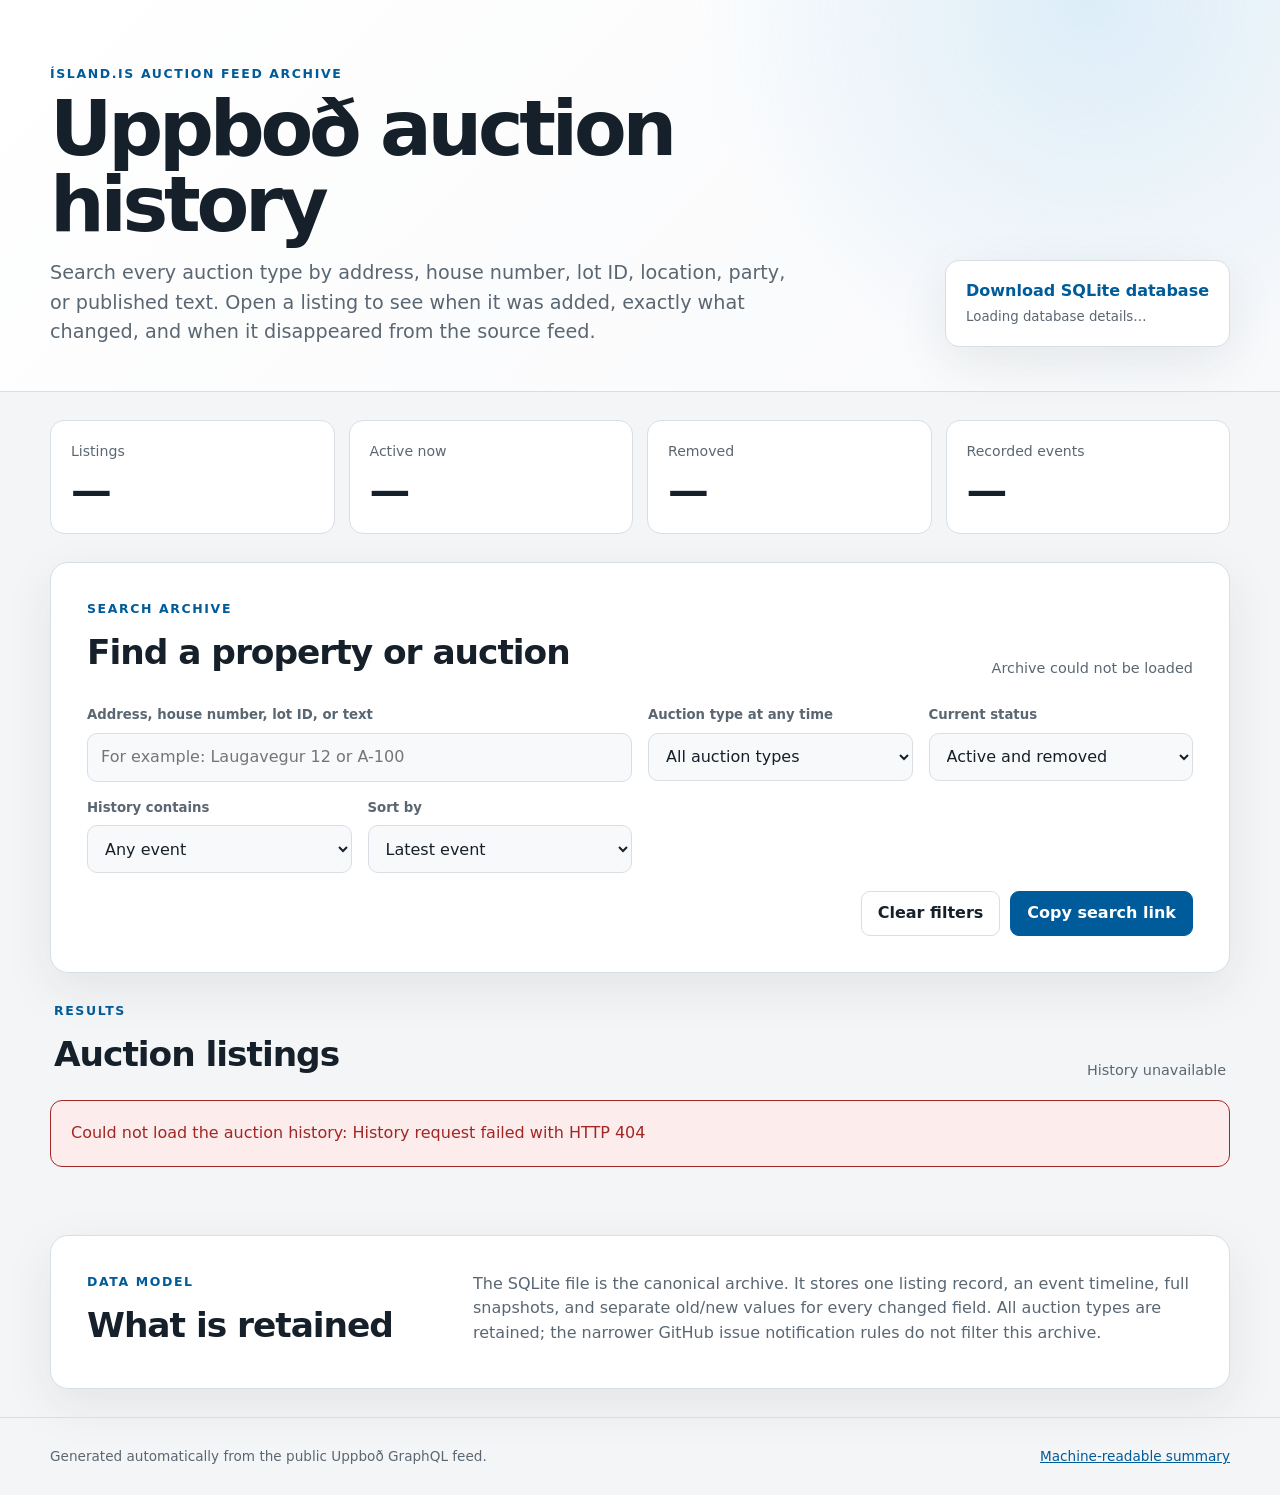
==== uppbod-pages/index.html @ 05a1cacb "Github pages addon" ====
<!doctype html>
<html lang="en">
  <head>
    <meta charset="utf-8" />
    <meta name="viewport" content="width=device-width, initial-scale=1" />
    <meta
      name="description"
      content="Search the historical Ísland.is Uppboð auction feed and inspect added, changed, and removed events for every listing."
    />
    <meta name="color-scheme" content="light dark" />
    <title>Uppboð auction history</title>
    <link rel="stylesheet" href="styles.css" />
  </head>
  <body>
    <header class="hero">
      <div class="shell hero__inner">
        <div>
          <p class="eyebrow">Ísland.is auction feed archive</p>
          <h1>Uppboð auction history</h1>
          <p class="hero__intro">
            Search every auction type by address, house number, lot ID, location,
            party, or published text. Open a listing to see when it was added,
            exactly what changed, and when it disappeared from the source feed.
          </p>
        </div>
        <a class="database-link" href="data/uppbod-history.sqlite" download>
          <span>Download SQLite database</span>
          <small id="database-size">Loading database details…</small>
        </a>
      </div>
    </header>

    <main class="shell">
      <section class="summary" aria-label="Archive summary">
        <article class="summary-card">
          <span>Listings</span>
          <strong id="summary-listings">—</strong>
        </article>
        <article class="summary-card">
          <span>Active now</span>
          <strong id="summary-active">—</strong>
        </article>
        <article class="summary-card">
          <span>Removed</span>
          <strong id="summary-removed">—</strong>
        </article>
        <article class="summary-card">
          <span>Recorded events</span>
          <strong id="summary-events">—</strong>
        </article>
      </section>

      <section class="search-panel" aria-labelledby="search-heading">
        <div class="search-panel__heading">
          <div>
            <p class="eyebrow">Search archive</p>
            <h2 id="search-heading">Find a property or auction</h2>
          </div>
          <p id="archive-updated" class="updated">Loading history…</p>
        </div>

        <div class="filters">
          <label class="field field--search">
            <span>Address, house number, lot ID, or text</span>
            <input
              id="query"
              type="search"
              inputmode="search"
              autocomplete="off"
              placeholder="For example: Laugavegur 12 or A-100"
            />
          </label>

          <label class="field">
            <span>Auction type at any time</span>
            <select id="auction-type">
              <option value="">All auction types</option>
            </select>
          </label>

          <label class="field">
            <span>Current status</span>
            <select id="status">
              <option value="">Active and removed</option>
              <option value="active">Active</option>
              <option value="removed">Removed</option>
            </select>
          </label>

          <label class="field">
            <span>History contains</span>
            <select id="event-type">
              <option value="">Any event</option>
              <option value="added">Added event</option>
              <option value="changed">Changed event</option>
              <option value="removed">Removed event</option>
            </select>
          </label>

          <label class="field">
            <span>Sort by</span>
            <select id="sort">
              <option value="latest">Latest event</option>
              <option value="first-seen">First seen</option>
              <option value="address">Address / listing name</option>
            </select>
          </label>
        </div>

        <div class="filter-actions">
          <button id="clear-filters" class="button button--quiet" type="button">
            Clear filters
          </button>
          <button id="copy-link" class="button" type="button">Copy search link</button>
        </div>
      </section>

      <section class="results-section" aria-labelledby="results-heading">
        <div class="results-heading">
          <div>
            <p class="eyebrow">Results</p>
            <h2 id="results-heading">Auction listings</h2>
          </div>
          <p id="result-count" aria-live="polite">Loading…</p>
        </div>

        <div id="load-error" class="notice notice--error" hidden></div>
        <div id="empty-state" class="notice" hidden>
          No listings match this search. Try fewer words or remove a filter.
        </div>
        <div id="results" class="results" aria-live="polite"></div>
        <div class="show-more-wrap">
          <button id="show-more" class="button" type="button" hidden>
            Show more listings
          </button>
        </div>
      </section>

      <section class="about" aria-labelledby="about-heading">
        <div>
          <p class="eyebrow">Data model</p>
          <h2 id="about-heading">What is retained</h2>
        </div>
        <p>
          The SQLite file is the canonical archive. It stores one listing record,
          an event timeline, full snapshots, and separate old/new values for every
          changed field. All auction types are retained; the narrower GitHub issue
          notification rules do not filter this archive.
        </p>
      </section>
    </main>

    <footer class="footer">
      <div class="shell footer__inner">
        <span>Generated automatically from the public Uppboð GraphQL feed.</span>
        <a href="data/summary.json">Machine-readable summary</a>
      </div>
    </footer>

    <noscript>
      <div class="shell notice notice--error">
        JavaScript is required for the browser search. The SQLite database remains
        available from the download link above.
      </div>
    </noscript>
    <script type="module" src="app.js"></script>
  </body>
</html>
---- uppbod-pages/styles.css ----
:root {
  color-scheme: light dark;
  --page: #f4f5f7;
  --surface: #ffffff;
  --surface-subtle: #f8f9fb;
  --text: #16202a;
  --muted: #5a6773;
  --line: #d9dee5;
  --accent: #005b9a;
  --accent-strong: #003f6b;
  --accent-soft: #e7f2fa;
  --success: #12633d;
  --success-soft: #e8f6ee;
  --warning: #885700;
  --warning-soft: #fff3d6;
  --danger: #a32626;
  --danger-soft: #fdecec;
  --shadow: 0 16px 50px rgba(22, 32, 42, 0.08);
  --radius: 18px;
  font-family:
    Inter, ui-sans-serif, system-ui, -apple-system, BlinkMacSystemFont, "Segoe UI",
    sans-serif;
}

@media (prefers-color-scheme: dark) {
  :root {
    --page: #10161c;
    --surface: #172029;
    --surface-subtle: #1d2832;
    --text: #edf2f7;
    --muted: #a9b4bf;
    --line: #36434f;
    --accent: #72b9e8;
    --accent-strong: #a6d4f2;
    --accent-soft: #18394f;
    --success: #8bd5aa;
    --success-soft: #173c2a;
    --warning: #f1c36b;
    --warning-soft: #493711;
    --danger: #ffaaaa;
    --danger-soft: #4c2323;
    --shadow: 0 16px 50px rgba(0, 0, 0, 0.28);
  }
}

* {
  box-sizing: border-box;
}

html {
  scroll-behavior: smooth;
}

body {
  margin: 0;
  background: var(--page);
  color: var(--text);
  line-height: 1.55;
}

button,
input,
select {
  font: inherit;
}

a {
  color: var(--accent);
}

.shell {
  width: min(1180px, calc(100% - 32px));
  margin-inline: auto;
}

.hero {
  padding: 64px 0 44px;
  background:
    radial-gradient(circle at 85% 0%, rgba(114, 185, 232, 0.22), transparent 34%),
    linear-gradient(135deg, var(--surface), var(--surface-subtle));
  border-bottom: 1px solid var(--line);
}

.hero__inner {
  display: grid;
  grid-template-columns: minmax(0, 1fr) auto;
  gap: 48px;
  align-items: end;
}

h1,
h2,
h3,
p {
  margin-top: 0;
}

h1 {
  max-width: 750px;
  margin-bottom: 16px;
  font-size: clamp(2.35rem, 6vw, 5.2rem);
  line-height: 0.98;
  letter-spacing: -0.055em;
}

h2 {
  margin-bottom: 0;
  font-size: clamp(1.45rem, 3vw, 2.15rem);
  letter-spacing: -0.03em;
}

h3 {
  margin-bottom: 4px;
  font-size: clamp(1.15rem, 2vw, 1.45rem);
  line-height: 1.25;
}

.eyebrow {
  margin-bottom: 8px;
  color: var(--accent);
  font-size: 0.78rem;
  font-weight: 800;
  letter-spacing: 0.13em;
  text-transform: uppercase;
}

.hero__intro {
  max-width: 760px;
  margin-bottom: 0;
  color: var(--muted);
  font-size: clamp(1rem, 2vw, 1.2rem);
}

.database-link {
  display: flex;
  min-width: 245px;
  flex-direction: column;
  gap: 4px;
  padding: 18px 20px;
  border: 1px solid var(--line);
  border-radius: 14px;
  background: var(--surface);
  box-shadow: var(--shadow);
  color: var(--text);
  text-decoration: none;
}

.database-link:hover {
  border-color: var(--accent);
}

.database-link span {
  color: var(--accent);
  font-weight: 750;
}

.database-link small {
  color: var(--muted);
}

.summary {
  display: grid;
  grid-template-columns: repeat(4, minmax(0, 1fr));
  gap: 14px;
  margin: 28px 0;
}

.summary-card {
  padding: 20px;
  border: 1px solid var(--line);
  border-radius: 14px;
  background: var(--surface);
}

.summary-card span {
  display: block;
  margin-bottom: 8px;
  color: var(--muted);
  font-size: 0.88rem;
}

.summary-card strong {
  font-size: clamp(1.7rem, 4vw, 2.55rem);
  line-height: 1;
}

.search-panel,
.about {
  margin-bottom: 28px;
  padding: clamp(22px, 4vw, 36px);
  border: 1px solid var(--line);
  border-radius: var(--radius);
  background: var(--surface);
  box-shadow: var(--shadow);
}

.search-panel__heading,
.results-heading,
.about,
.footer__inner {
  display: flex;
  justify-content: space-between;
  gap: 32px;
  align-items: end;
}

.updated,
#result-count {
  margin-bottom: 0;
  color: var(--muted);
  font-size: 0.9rem;
}

.filters {
  display: grid;
  grid-template-columns: repeat(4, minmax(0, 1fr));
  gap: 16px;
  margin-top: 26px;
}

.field {
  display: flex;
  flex-direction: column;
  gap: 7px;
}

.field--search {
  grid-column: span 2;
}

.field span {
  color: var(--muted);
  font-size: 0.83rem;
  font-weight: 700;
}

.field input,
.field select {
  width: 100%;
  min-height: 48px;
  padding: 11px 13px;
  border: 1px solid var(--line);
  border-radius: 10px;
  outline: none;
  background: var(--surface-subtle);
  color: var(--text);
}

.field input:focus,
.field select:focus,
button:focus-visible,
a:focus-visible,
summary:focus-visible {
  outline: 3px solid color-mix(in srgb, var(--accent), transparent 65%);
  outline-offset: 2px;
}

.filter-actions {
  display: flex;
  justify-content: flex-end;
  gap: 10px;
  margin-top: 18px;
}

.button {
  min-height: 42px;
  padding: 9px 16px;
  border: 1px solid var(--accent);
  border-radius: 9px;
  background: var(--accent);
  color: #fff;
  cursor: pointer;
  font-weight: 720;
}

.button:hover {
  background: var(--accent-strong);
}

.button--quiet {
  border-color: var(--line);
  background: transparent;
  color: var(--text);
}

.results-section {
  margin-bottom: 48px;
}

.results-heading {
  margin-bottom: 18px;
  padding-inline: 4px;
}

.results {
  display: grid;
  gap: 14px;
}

.listing {
  overflow: hidden;
  border: 1px solid var(--line);
  border-radius: 16px;
  background: var(--surface);
}

.listing__summary {
  display: grid;
  grid-template-columns: minmax(0, 1fr) auto;
  gap: 18px;
  padding: 22px;
  cursor: pointer;
  list-style: none;
}

.listing__summary::-webkit-details-marker {
  display: none;
}

.listing__summary:hover {
  background: var(--surface-subtle);
}

.listing__title-row,
.listing__badges,
.event__heading,
.event__meta {
  display: flex;
  flex-wrap: wrap;
  gap: 8px 12px;
  align-items: center;
}

.listing__meta,
.event__meta {
  margin: 8px 0 0;
  color: var(--muted);
  font-size: 0.9rem;
}

.listing__chevron {
  align-self: center;
  color: var(--accent);
  font-size: 1.25rem;
  transition: transform 160ms ease;
}

.listing[open] .listing__chevron {
  transform: rotate(180deg);
}

.badge {
  display: inline-flex;
  align-items: center;
  min-height: 26px;
  padding: 3px 9px;
  border-radius: 999px;
  background: var(--accent-soft);
  color: var(--accent-strong);
  font-size: 0.76rem;
  font-weight: 800;
}

.badge--active,
.badge--added {
  background: var(--success-soft);
  color: var(--success);
}

.badge--removed {
  background: var(--danger-soft);
  color: var(--danger);
}

.badge--changed {
  background: var(--warning-soft);
  color: var(--warning);
}

.listing__body {
  padding: 0 22px 24px;
  border-top: 1px solid var(--line);
}

.current-grid {
  display: grid;
  grid-template-columns: repeat(3, minmax(0, 1fr));
  gap: 12px;
  padding: 20px 0;
}

.current-item {
  min-width: 0;
  padding: 12px;
  border-radius: 10px;
  background: var(--surface-subtle);
}

.current-item span {
  display: block;
  margin-bottom: 4px;
  color: var(--muted);
  font-size: 0.75rem;
  font-weight: 700;
  text-transform: uppercase;
}

.current-item strong {
  display: block;
  overflow-wrap: anywhere;
  font-size: 0.92rem;
}

.timeline-title {
  margin: 8px 0 12px;
  font-size: 1rem;
}

.timeline {
  display: grid;
  gap: 12px;
}

.event {
  padding: 16px;
  border: 1px solid var(--line);
  border-radius: 12px;
  background: var(--surface-subtle);
}

.event__heading {
  justify-content: space-between;
}

.event__heading time {
  color: var(--muted);
  font-size: 0.82rem;
}

.change-table {
  width: 100%;
  margin-top: 12px;
  border-collapse: collapse;
  font-size: 0.88rem;
}

.change-table th,
.change-table td {
  padding: 9px 8px;
  border-top: 1px solid var(--line);
  text-align: left;
  vertical-align: top;
  overflow-wrap: anywhere;
}

.change-table th {
  color: var(--muted);
  font-size: 0.74rem;
  text-transform: uppercase;
}

.snapshot {
  margin-top: 12px;
}

.snapshot summary {
  color: var(--accent);
  cursor: pointer;
  font-size: 0.85rem;
  font-weight: 700;
}

.snapshot dl {
  display: grid;
  grid-template-columns: minmax(120px, 0.35fr) 1fr;
  gap: 6px 14px;
  margin-bottom: 0;
  font-size: 0.84rem;
}

.snapshot dt {
  color: var(--muted);
  font-weight: 700;
}

.snapshot dd {
  margin: 0;
  overflow-wrap: anywhere;
  white-space: pre-wrap;
}

.notice {
  padding: 20px;
  border: 1px solid var(--line);
  border-radius: 12px;
  background: var(--surface);
  color: var(--muted);
}

.notice--error {
  border-color: var(--danger);
  background: var(--danger-soft);
  color: var(--danger);
}

.show-more-wrap {
  display: flex;
  justify-content: center;
  margin-top: 20px;
}

.about {
  align-items: start;
}

.about > p {
  max-width: 720px;
  margin-bottom: 0;
  color: var(--muted);
}

.footer {
  padding: 28px 0;
  border-top: 1px solid var(--line);
  color: var(--muted);
  font-size: 0.85rem;
}

.footer__inner {
  align-items: center;
}

@media (max-width: 900px) {
  .hero__inner,
  .search-panel__heading,
  .results-heading,
  .about {
    align-items: start;
    flex-direction: column;
    grid-template-columns: 1fr;
  }

  .database-link {
    width: 100%;
  }

  .summary {
    grid-template-columns: repeat(2, minmax(0, 1fr));
  }

  .filters {
    grid-template-columns: repeat(2, minmax(0, 1fr));
  }

  .current-grid {
    grid-template-columns: repeat(2, minmax(0, 1fr));
  }
}

@media (max-width: 620px) {
  .hero {
    padding-top: 42px;
  }

  .shell {
    width: min(100% - 20px, 1180px);
  }

  .summary,
  .filters,
  .current-grid {
    grid-template-columns: 1fr;
  }

  .field--search {
    grid-column: auto;
  }

  .filter-actions {
    align-items: stretch;
    flex-direction: column;
  }

  .listing__summary {
    grid-template-columns: minmax(0, 1fr) auto;
    padding: 18px;
  }

  .listing__body {
    padding-inline: 18px;
  }

  .change-table,
  .change-table tbody,
  .change-table tr,
  .change-table th,
  .change-table td {
    display: block;
  }

  .change-table thead {
    display: none;
  }

  .change-table td {
    padding: 6px 0;
    border: 0;
  }

  .change-table tr {
    padding: 10px 0;
    border-top: 1px solid var(--line);
  }

  .change-table td::before {
    display: block;
    color: var(--muted);
    content: attr(data-label);
    font-size: 0.7rem;
    font-weight: 800;
    text-transform: uppercase;
  }

  .snapshot dl {
    grid-template-columns: 1fr;
  }

  .snapshot dd {
    margin-bottom: 8px;
  }

  .footer__inner {
    align-items: start;
    flex-direction: column;
  }
}
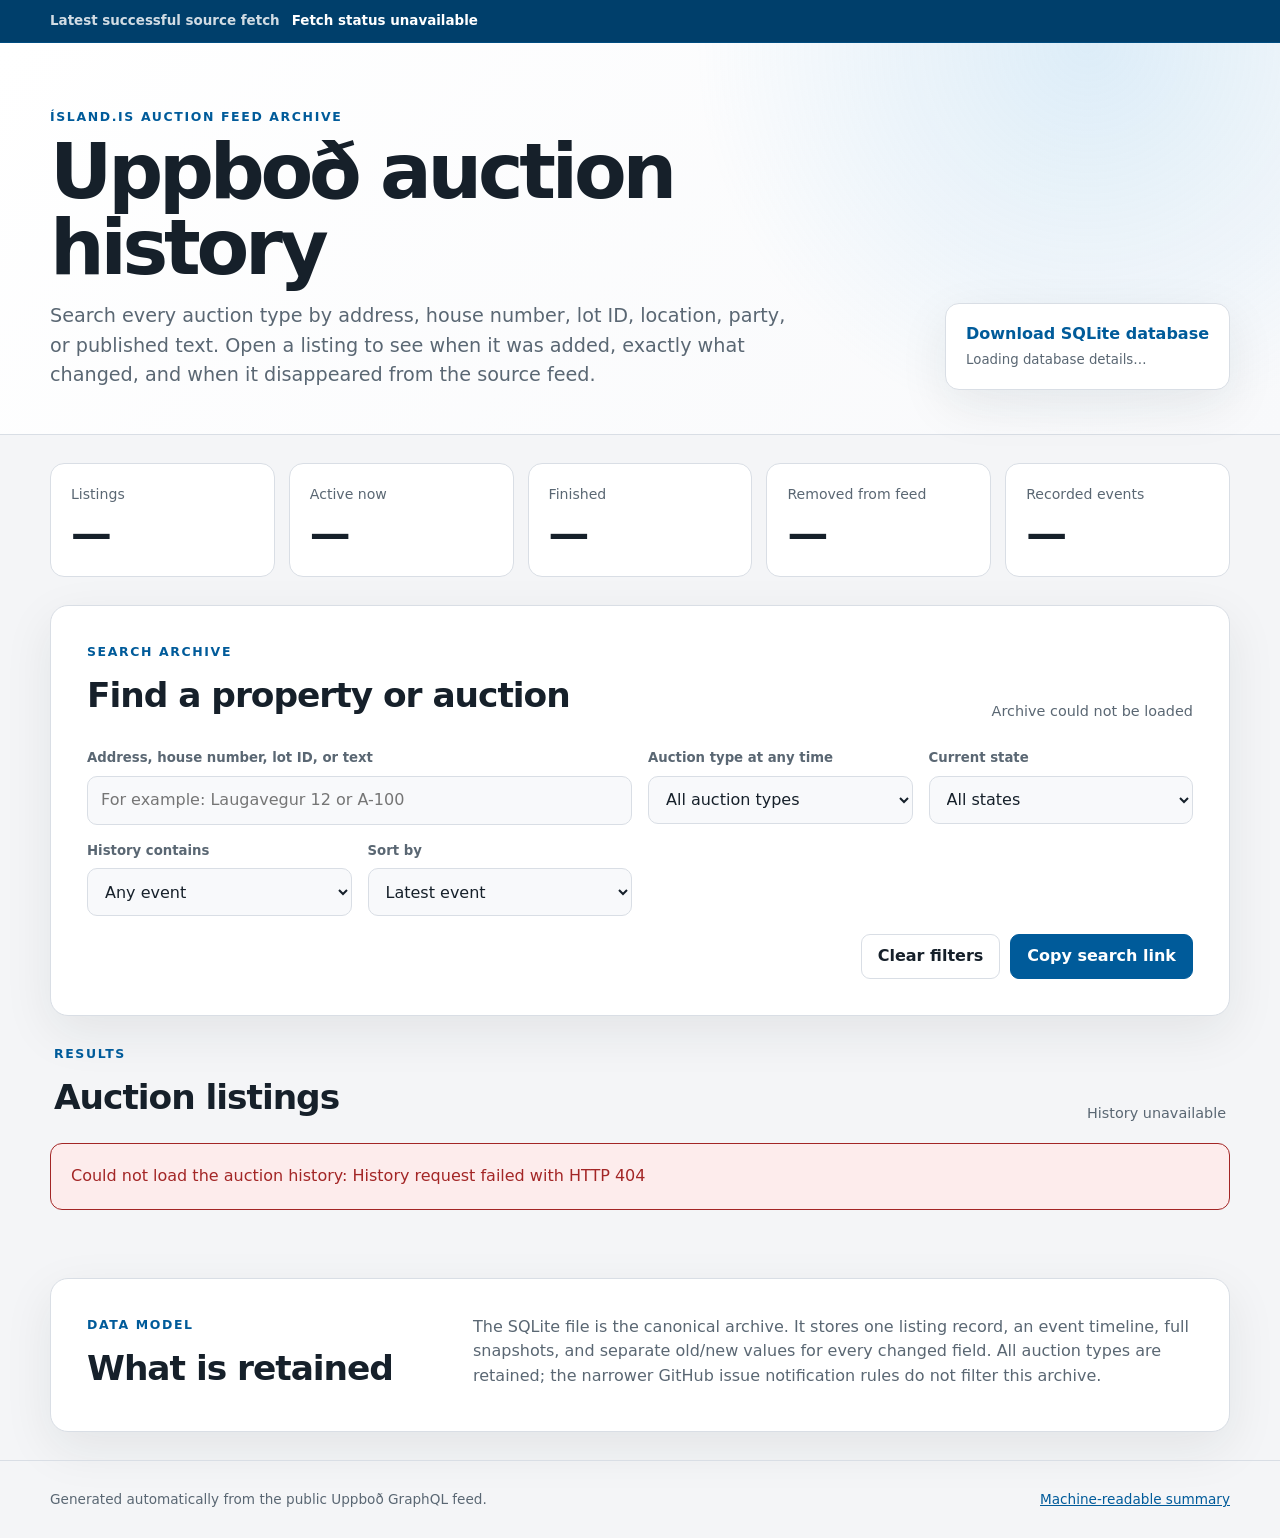
==== commit 426978c0: "pages improvements" ====
--- a/uppbod-pages/index.html
+++ b/uppbod-pages/index.html
@@ -12,6 +12,16 @@
     <link rel="stylesheet" href="styles.css" />
   </head>
   <body>
+    <div class="fetch-banner" role="status" aria-live="polite">
+      <div class="shell fetch-banner__inner">
+        <span>Latest successful source fetch</span>
+        <strong>
+          <time id="latest-fetch" datetime="">Loading…</time>
+        </strong>
+        <span id="latest-source-count" class="fetch-banner__count"></span>
+      </div>
+    </div>
+
     <header class="hero">
       <div class="shell hero__inner">
         <div>
@@ -41,7 +51,11 @@
           <strong id="summary-active">—</strong>
         </article>
         <article class="summary-card">
-          <span>Removed</span>
+          <span>Finished</span>
+          <strong id="summary-finished">—</strong>
+        </article>
+        <article class="summary-card">
+          <span>Removed from feed</span>
           <strong id="summary-removed">—</strong>
         </article>
         <article class="summary-card">
@@ -79,11 +93,12 @@
           </label>
 
           <label class="field">
-            <span>Current status</span>
+            <span>Current state</span>
             <select id="status">
-              <option value="">Active and removed</option>
+              <option value="">All states</option>
               <option value="active">Active</option>
-              <option value="removed">Removed</option>
+              <option value="finished">Finished — Sölu lokið</option>
+              <option value="removed">Removed from feed</option>
             </select>
           </label>
 
--- a/uppbod-pages/styles.css
+++ b/uppbod-pages/styles.css
@@ -15,6 +15,8 @@
   --warning-soft: #fff3d6;
   --danger: #a32626;
   --danger-soft: #fdecec;
+  --banner: #003f6b;
+  --banner-text: #ffffff;
   --shadow: 0 16px 50px rgba(22, 32, 42, 0.08);
   --radius: 18px;
   font-family:
@@ -39,6 +41,8 @@
     --warning-soft: #493711;
     --danger: #ffaaaa;
     --danger-soft: #4c2323;
+    --banner: #0b3048;
+    --banner-text: #ffffff;
     --shadow: 0 16px 50px rgba(0, 0, 0, 0.28);
   }
 }
@@ -56,6 +60,32 @@
   background: var(--page);
   color: var(--text);
   line-height: 1.55;
+}
+
+.fetch-banner {
+  border-bottom: 1px solid color-mix(in srgb, var(--accent), transparent 55%);
+  background: var(--banner);
+  color: var(--banner-text);
+}
+
+.fetch-banner__inner {
+  display: flex;
+  min-height: 42px;
+  flex-wrap: wrap;
+  gap: 6px 12px;
+  align-items: center;
+  padding-block: 8px;
+  font-size: 0.84rem;
+}
+
+.fetch-banner__inner > span:first-child {
+  opacity: 0.82;
+  font-weight: 650;
+}
+
+.fetch-banner__count {
+  margin-left: auto;
+  opacity: 0.82;
 }
 
 button,
@@ -160,7 +190,7 @@
 
 .summary {
   display: grid;
-  grid-template-columns: repeat(4, minmax(0, 1fr));
+  grid-template-columns: repeat(auto-fit, minmax(165px, 1fr));
   gap: 14px;
   margin: 28px 0;
 }
@@ -321,6 +351,18 @@
   background: var(--surface-subtle);
 }
 
+.listing__title-link {
+  color: inherit;
+  text-decoration-color: color-mix(in srgb, var(--accent), transparent 45%);
+  text-decoration-thickness: 2px;
+  text-underline-offset: 3px;
+}
+
+.listing__title-link:hover {
+  color: var(--accent);
+  text-decoration-color: currentColor;
+}
+
 .listing__title-row,
 .listing__badges,
 .event__heading,
@@ -367,6 +409,11 @@
   color: var(--success);
 }
 
+.badge--finished {
+  background: var(--warning-soft);
+  color: var(--warning);
+}
+
 .badge--removed {
   background: var(--danger-soft);
   color: var(--danger);
@@ -566,6 +613,11 @@
     width: min(100% - 20px, 1180px);
   }
 
+  .fetch-banner__count {
+    width: 100%;
+    margin-left: 0;
+  }
+
   .summary,
   .filters,
   .current-grid {
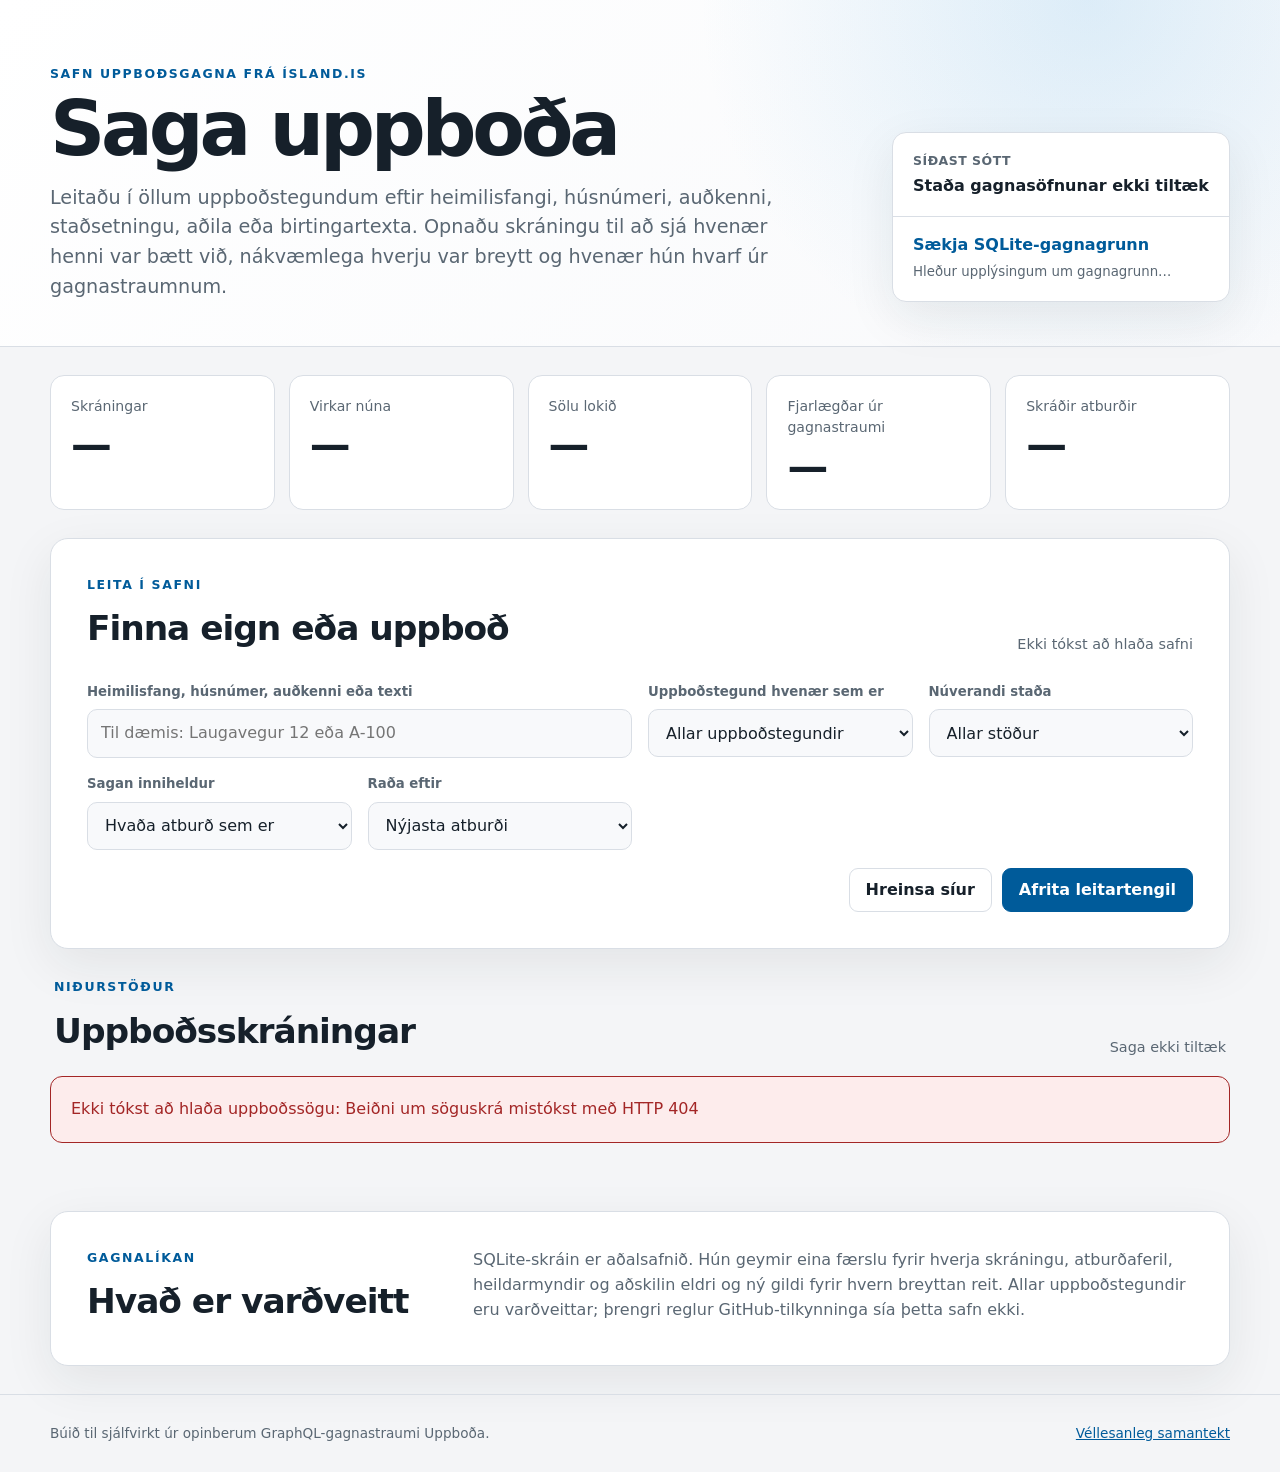
==== commit ce6ef5ed: "Translated to icelandic" ====
--- a/uppbod-pages/index.html
+++ b/uppbod-pages/index.html
@@ -1,65 +1,66 @@
 <!doctype html>
-<html lang="en">
+<html lang="is">
   <head>
     <meta charset="utf-8" />
     <meta name="viewport" content="width=device-width, initial-scale=1" />
     <meta
       name="description"
-      content="Search the historical Ísland.is Uppboð auction feed and inspect added, changed, and removed events for every listing."
+      content="Leitaðu í sögu uppboða frá Ísland.is og skoðaðu hvenær skráningum var bætt við, breytt eða þær fjarlægðar."
     />
     <meta name="color-scheme" content="light dark" />
-    <title>Uppboð auction history</title>
+    <title>Saga uppboða</title>
     <link rel="stylesheet" href="styles.css" />
   </head>
   <body>
-    <div class="fetch-banner" role="status" aria-live="polite">
-      <div class="shell fetch-banner__inner">
-        <span>Latest successful source fetch</span>
-        <strong>
-          <time id="latest-fetch" datetime="">Loading…</time>
-        </strong>
-        <span id="latest-source-count" class="fetch-banner__count"></span>
-      </div>
-    </div>
-
     <header class="hero">
       <div class="shell hero__inner">
         <div>
-          <p class="eyebrow">Ísland.is auction feed archive</p>
-          <h1>Uppboð auction history</h1>
+          <p class="eyebrow">Safn uppboðsgagna frá Ísland.is</p>
+          <h1>Saga uppboða</h1>
           <p class="hero__intro">
-            Search every auction type by address, house number, lot ID, location,
-            party, or published text. Open a listing to see when it was added,
-            exactly what changed, and when it disappeared from the source feed.
+            Leitaðu í öllum uppboðstegundum eftir heimilisfangi, húsnúmeri,
+            auðkenni, staðsetningu, aðila eða birtingartexta. Opnaðu skráningu
+            til að sjá hvenær henni var bætt við, nákvæmlega hverju var breytt
+            og hvenær hún hvarf úr gagnastraumnum.
           </p>
         </div>
-        <a class="database-link" href="data/uppbod-history.sqlite" download>
-          <span>Download SQLite database</span>
-          <small id="database-size">Loading database details…</small>
-        </a>
+
+        <aside class="database-panel" aria-label="Síðasta gagnasöfnun og niðurhal">
+          <div class="latest-fetch-card" role="status" aria-live="polite">
+            <span>Síðast sótt</span>
+            <strong>
+              <time id="latest-fetch" datetime="">Hleður…</time>
+            </strong>
+            <small id="latest-source-count"></small>
+          </div>
+          <a class="database-link" href="data/uppbod-history.sqlite" download>
+            <span>Sækja SQLite-gagnagrunn</span>
+            <small id="database-size">Hleður upplýsingum um gagnagrunn…</small>
+          </a>
+        </aside>
       </div>
     </header>
 
     <main class="shell">
-      <section class="summary" aria-label="Archive summary">
+      <section class="summary" aria-label="Samantekt safns">
         <article class="summary-card">
-          <span>Listings</span>
+          <span>Skráningar</span>
           <strong id="summary-listings">—</strong>
         </article>
         <article class="summary-card">
-          <span>Active now</span>
+          <span>Virkar núna</span>
           <strong id="summary-active">—</strong>
         </article>
         <article class="summary-card">
-          <span>Finished</span>
+          <span>Sölu lokið</span>
           <strong id="summary-finished">—</strong>
         </article>
         <article class="summary-card">
-          <span>Removed from feed</span>
+          <span>Fjarlægðar úr gagnastraumi</span>
           <strong id="summary-removed">—</strong>
         </article>
         <article class="summary-card">
-          <span>Recorded events</span>
+          <span>Skráðir atburðir</span>
           <strong id="summary-events">—</strong>
         </article>
       </section>
@@ -67,115 +68,119 @@
       <section class="search-panel" aria-labelledby="search-heading">
         <div class="search-panel__heading">
           <div>
-            <p class="eyebrow">Search archive</p>
-            <h2 id="search-heading">Find a property or auction</h2>
+            <p class="eyebrow">Leita í safni</p>
+            <h2 id="search-heading">Finna eign eða uppboð</h2>
           </div>
-          <p id="archive-updated" class="updated">Loading history…</p>
+          <p id="archive-updated" class="updated">Hleður sögu…</p>
         </div>
 
         <div class="filters">
           <label class="field field--search">
-            <span>Address, house number, lot ID, or text</span>
+            <span>Heimilisfang, húsnúmer, auðkenni eða texti</span>
             <input
               id="query"
               type="search"
               inputmode="search"
               autocomplete="off"
-              placeholder="For example: Laugavegur 12 or A-100"
+              placeholder="Til dæmis: Laugavegur 12 eða A-100"
             />
           </label>
 
           <label class="field">
-            <span>Auction type at any time</span>
+            <span>Uppboðstegund hvenær sem er</span>
             <select id="auction-type">
-              <option value="">All auction types</option>
+              <option value="">Allar uppboðstegundir</option>
             </select>
           </label>
 
           <label class="field">
-            <span>Current state</span>
+            <span>Núverandi staða</span>
             <select id="status">
-              <option value="">All states</option>
-              <option value="active">Active</option>
-              <option value="finished">Finished — Sölu lokið</option>
-              <option value="removed">Removed from feed</option>
+              <option value="">Allar stöður</option>
+              <option value="active">Virkt</option>
+              <option value="finished">Sölu lokið</option>
+              <option value="removed">Fjarlægt úr gagnastraumi</option>
             </select>
           </label>
 
           <label class="field">
-            <span>History contains</span>
+            <span>Sagan inniheldur</span>
             <select id="event-type">
-              <option value="">Any event</option>
-              <option value="added">Added event</option>
-              <option value="changed">Changed event</option>
-              <option value="removed">Removed event</option>
+              <option value="">Hvaða atburð sem er</option>
+              <option value="added">Bætt við</option>
+              <option value="changed">Breytt</option>
+              <option value="removed">Fjarlægt</option>
             </select>
           </label>
 
           <label class="field">
-            <span>Sort by</span>
+            <span>Raða eftir</span>
             <select id="sort">
-              <option value="latest">Latest event</option>
-              <option value="first-seen">First seen</option>
-              <option value="address">Address / listing name</option>
+              <option value="latest">Nýjasta atburði</option>
+              <option value="first-seen">Fyrst séð</option>
+              <option value="address">Heimilisfangi / heiti</option>
             </select>
           </label>
         </div>
 
         <div class="filter-actions">
           <button id="clear-filters" class="button button--quiet" type="button">
-            Clear filters
+            Hreinsa síur
           </button>
-          <button id="copy-link" class="button" type="button">Copy search link</button>
+          <button id="copy-link" class="button" type="button">
+            Afrita leitartengil
+          </button>
         </div>
       </section>
 
       <section class="results-section" aria-labelledby="results-heading">
         <div class="results-heading">
           <div>
-            <p class="eyebrow">Results</p>
-            <h2 id="results-heading">Auction listings</h2>
+            <p class="eyebrow">Niðurstöður</p>
+            <h2 id="results-heading">Uppboðsskráningar</h2>
           </div>
-          <p id="result-count" aria-live="polite">Loading…</p>
+          <p id="result-count" aria-live="polite">Hleður…</p>
         </div>
 
         <div id="load-error" class="notice notice--error" hidden></div>
         <div id="empty-state" class="notice" hidden>
-          No listings match this search. Try fewer words or remove a filter.
+          Engar skráningar passa við leitina. Prófaðu færri leitarorð eða
+          fjarlægðu síu.
         </div>
         <div id="results" class="results" aria-live="polite"></div>
         <div class="show-more-wrap">
           <button id="show-more" class="button" type="button" hidden>
-            Show more listings
+            Sýna fleiri skráningar
           </button>
         </div>
       </section>
 
       <section class="about" aria-labelledby="about-heading">
         <div>
-          <p class="eyebrow">Data model</p>
-          <h2 id="about-heading">What is retained</h2>
+          <p class="eyebrow">Gagnalíkan</p>
+          <h2 id="about-heading">Hvað er varðveitt</h2>
         </div>
         <p>
-          The SQLite file is the canonical archive. It stores one listing record,
-          an event timeline, full snapshots, and separate old/new values for every
-          changed field. All auction types are retained; the narrower GitHub issue
-          notification rules do not filter this archive.
+          SQLite-skráin er aðalsafnið. Hún geymir eina færslu fyrir hverja
+          skráningu, atburðaferil, heildarmyndir og aðskilin eldri og ný gildi
+          fyrir hvern breyttan reit. Allar uppboðstegundir eru varðveittar;
+          þrengri reglur GitHub-tilkynninga sía þetta safn ekki.
         </p>
       </section>
     </main>
 
     <footer class="footer">
       <div class="shell footer__inner">
-        <span>Generated automatically from the public Uppboð GraphQL feed.</span>
-        <a href="data/summary.json">Machine-readable summary</a>
+        <span>Búið til sjálfvirkt úr opinberum GraphQL-gagnastraumi Uppboða.</span>
+        <a href="data/summary.json">Véllesanleg samantekt</a>
       </div>
     </footer>
 
     <noscript>
       <div class="shell notice notice--error">
-        JavaScript is required for the browser search. The SQLite database remains
-        available from the download link above.
+        JavaScript þarf að vera virkt til að leitin virki í vafra.
+        SQLite-gagnagrunnurinn er áfram aðgengilegur í niðurhalshlekknum hér að
+        ofan.
       </div>
     </noscript>
     <script type="module" src="app.js"></script>
--- a/uppbod-pages/styles.css
+++ b/uppbod-pages/styles.css
@@ -15,8 +15,6 @@
   --warning-soft: #fff3d6;
   --danger: #a32626;
   --danger-soft: #fdecec;
-  --banner: #003f6b;
-  --banner-text: #ffffff;
   --shadow: 0 16px 50px rgba(22, 32, 42, 0.08);
   --radius: 18px;
   font-family:
@@ -41,8 +39,6 @@
     --warning-soft: #493711;
     --danger: #ffaaaa;
     --danger-soft: #4c2323;
-    --banner: #0b3048;
-    --banner-text: #ffffff;
     --shadow: 0 16px 50px rgba(0, 0, 0, 0.28);
   }
 }
@@ -60,32 +56,6 @@
   background: var(--page);
   color: var(--text);
   line-height: 1.55;
-}
-
-.fetch-banner {
-  border-bottom: 1px solid color-mix(in srgb, var(--accent), transparent 55%);
-  background: var(--banner);
-  color: var(--banner-text);
-}
-
-.fetch-banner__inner {
-  display: flex;
-  min-height: 42px;
-  flex-wrap: wrap;
-  gap: 6px 12px;
-  align-items: center;
-  padding-block: 8px;
-  font-size: 0.84rem;
-}
-
-.fetch-banner__inner > span:first-child {
-  opacity: 0.82;
-  font-weight: 650;
-}
-
-.fetch-banner__count {
-  margin-left: auto;
-  opacity: 0.82;
 }
 
 button,
@@ -161,22 +131,58 @@
   font-size: clamp(1rem, 2vw, 1.2rem);
 }
 
-.database-link {
+.database-panel {
   display: flex;
-  min-width: 245px;
+  min-width: 280px;
+  overflow: hidden;
   flex-direction: column;
-  gap: 4px;
-  padding: 18px 20px;
   border: 1px solid var(--line);
   border-radius: 14px;
   background: var(--surface);
   box-shadow: var(--shadow);
+}
+
+.latest-fetch-card {
+  padding: 18px 20px 16px;
+  border-bottom: 1px solid var(--line);
+}
+
+.latest-fetch-card > span {
+  display: block;
+  margin-bottom: 4px;
+  color: var(--muted);
+  font-size: 0.78rem;
+  font-weight: 750;
+  letter-spacing: 0.04em;
+  text-transform: uppercase;
+}
+
+.latest-fetch-card strong {
+  display: block;
+  font-size: 1rem;
+  line-height: 1.35;
+}
+
+.latest-fetch-card small {
+  display: block;
+  margin-top: 4px;
+  color: var(--muted);
+}
+
+.database-link {
+  display: flex;
+  min-width: 0;
+  flex-direction: column;
+  gap: 4px;
+  padding: 16px 20px 18px;
+  background: transparent;
   color: var(--text);
   text-decoration: none;
+  transition: background-color 140ms ease;
 }
 
 .database-link:hover {
-  border-color: var(--accent);
+  background: var(--surface-subtle);
 }
 
 .database-link span {
@@ -409,10 +415,6 @@
   color: var(--success);
 }
 
-.badge--finished {
-  background: var(--warning-soft);
-  color: var(--warning);
-}
 
 .badge--removed {
   background: var(--danger-soft);
@@ -587,7 +589,7 @@
     grid-template-columns: 1fr;
   }
 
-  .database-link {
+  .database-panel {
     width: 100%;
   }
 
@@ -613,10 +615,6 @@
     width: min(100% - 20px, 1180px);
   }
 
-  .fetch-banner__count {
-    width: 100%;
-    margin-left: 0;
-  }
 
   .summary,
   .filters,
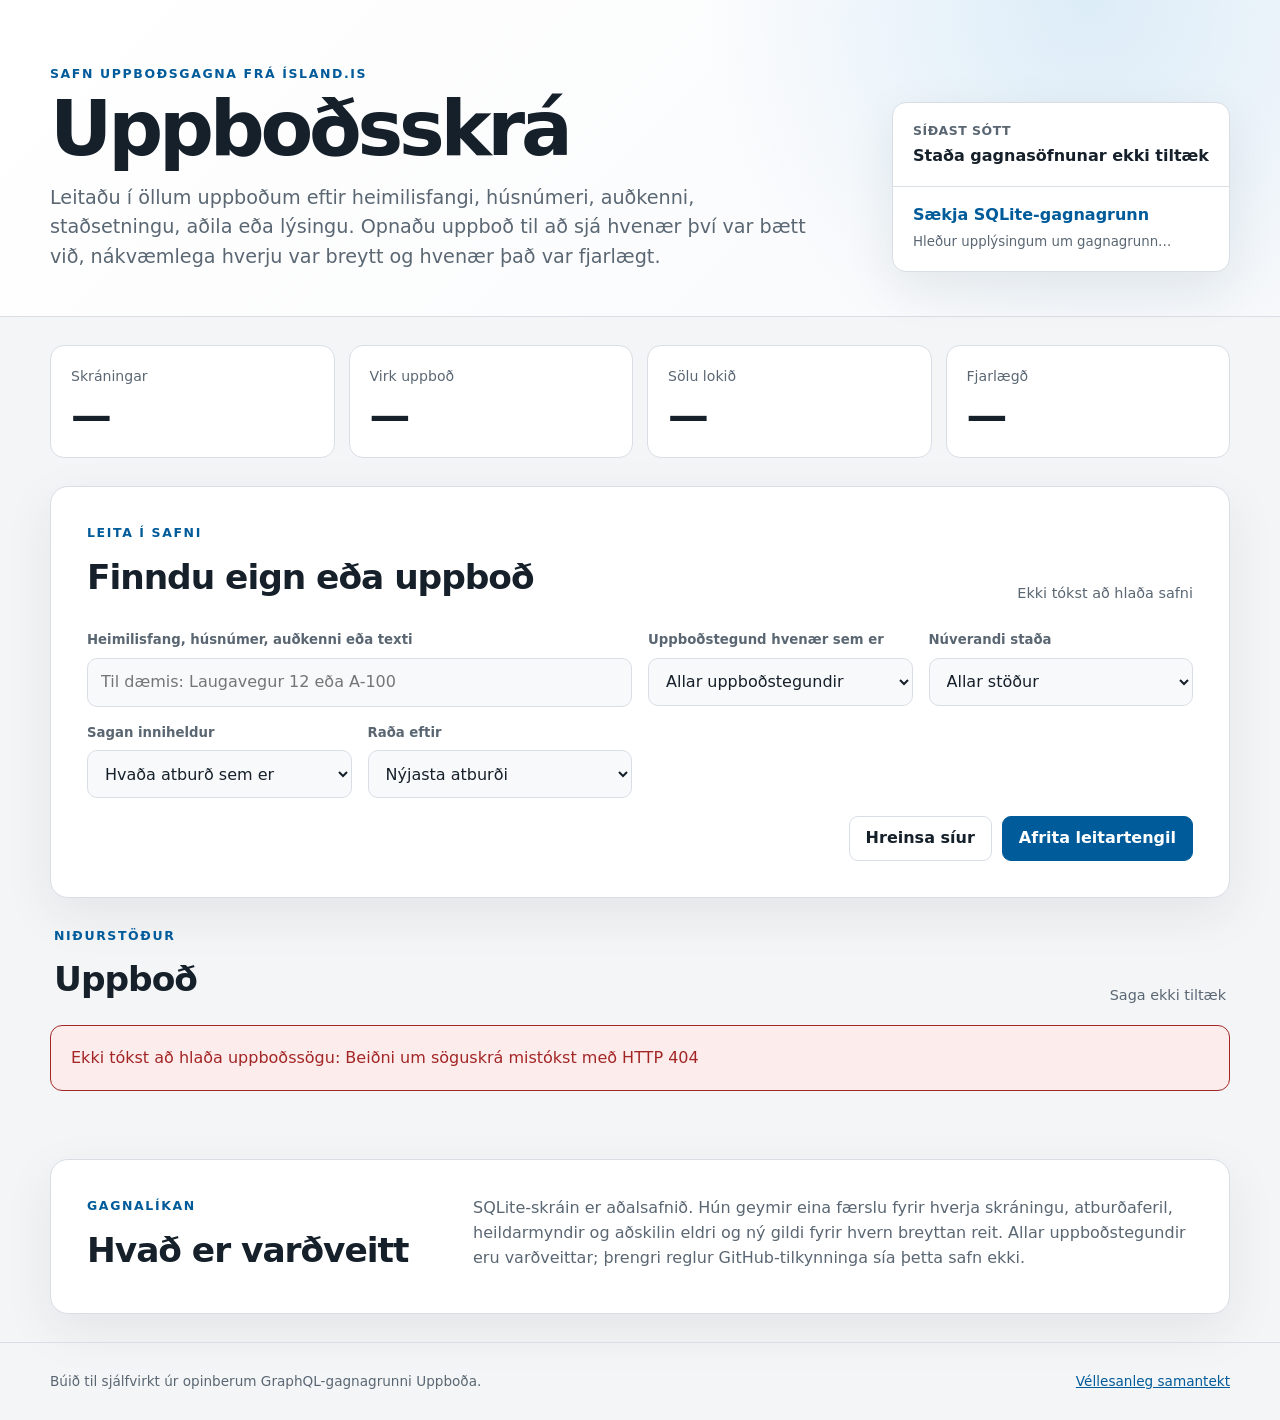
==== commit 7faeedbe: "Laga þýðingu" ====
--- a/uppbod-pages/index.html
+++ b/uppbod-pages/index.html
@@ -5,10 +5,10 @@
     <meta name="viewport" content="width=device-width, initial-scale=1" />
     <meta
       name="description"
-      content="Leitaðu í sögu uppboða frá Ísland.is og skoðaðu hvenær skráningum var bætt við, breytt eða þær fjarlægðar."
+      content="Leitaðu í uppboðum frá Ísland.is og skoðaðu hvenær skráningum var bætt við, breytt eða þær fjarlægðar."
     />
     <meta name="color-scheme" content="light dark" />
-    <title>Saga uppboða</title>
+    <title>Uppboðsskrá</title>
     <link rel="stylesheet" href="styles.css" />
   </head>
   <body>
@@ -16,12 +16,12 @@
       <div class="shell hero__inner">
         <div>
           <p class="eyebrow">Safn uppboðsgagna frá Ísland.is</p>
-          <h1>Saga uppboða</h1>
+          <h1>Uppboðsskrá</h1>
           <p class="hero__intro">
-            Leitaðu í öllum uppboðstegundum eftir heimilisfangi, húsnúmeri,
-            auðkenni, staðsetningu, aðila eða birtingartexta. Opnaðu skráningu
-            til að sjá hvenær henni var bætt við, nákvæmlega hverju var breytt
-            og hvenær hún hvarf úr gagnastraumnum.
+            Leitaðu í öllum uppboðum eftir heimilisfangi, húsnúmeri,
+            auðkenni, staðsetningu, aðila eða lýsingu. Opnaðu uppboð
+            til að sjá hvenær því var bætt við, nákvæmlega hverju var breytt
+            og hvenær það var fjarlægt.
           </p>
         </div>
 
@@ -48,7 +48,7 @@
           <strong id="summary-listings">—</strong>
         </article>
         <article class="summary-card">
-          <span>Virkar núna</span>
+          <span>Virk uppboð</span>
           <strong id="summary-active">—</strong>
         </article>
         <article class="summary-card">
@@ -56,12 +56,8 @@
           <strong id="summary-finished">—</strong>
         </article>
         <article class="summary-card">
-          <span>Fjarlægðar úr gagnastraumi</span>
+          <span>Fjarlægð</span>
           <strong id="summary-removed">—</strong>
-        </article>
-        <article class="summary-card">
-          <span>Skráðir atburðir</span>
-          <strong id="summary-events">—</strong>
         </article>
       </section>
 
@@ -69,7 +65,7 @@
         <div class="search-panel__heading">
           <div>
             <p class="eyebrow">Leita í safni</p>
-            <h2 id="search-heading">Finna eign eða uppboð</h2>
+            <h2 id="search-heading">Finndu eign eða uppboð</h2>
           </div>
           <p id="archive-updated" class="updated">Hleður sögu…</p>
         </div>
@@ -99,7 +95,7 @@
               <option value="">Allar stöður</option>
               <option value="active">Virkt</option>
               <option value="finished">Sölu lokið</option>
-              <option value="removed">Fjarlægt úr gagnastraumi</option>
+              <option value="removed">Fjarlægt</option>
             </select>
           </label>
 
@@ -137,7 +133,7 @@
         <div class="results-heading">
           <div>
             <p class="eyebrow">Niðurstöður</p>
-            <h2 id="results-heading">Uppboðsskráningar</h2>
+            <h2 id="results-heading">Uppboð</h2>
           </div>
           <p id="result-count" aria-live="polite">Hleður…</p>
         </div>
@@ -171,7 +167,7 @@
 
     <footer class="footer">
       <div class="shell footer__inner">
-        <span>Búið til sjálfvirkt úr opinberum GraphQL-gagnastraumi Uppboða.</span>
+        <span>Búið til sjálfvirkt úr opinberum GraphQL-gagnagrunni Uppboða.</span>
         <a href="data/summary.json">Véllesanleg samantekt</a>
       </div>
     </footer>
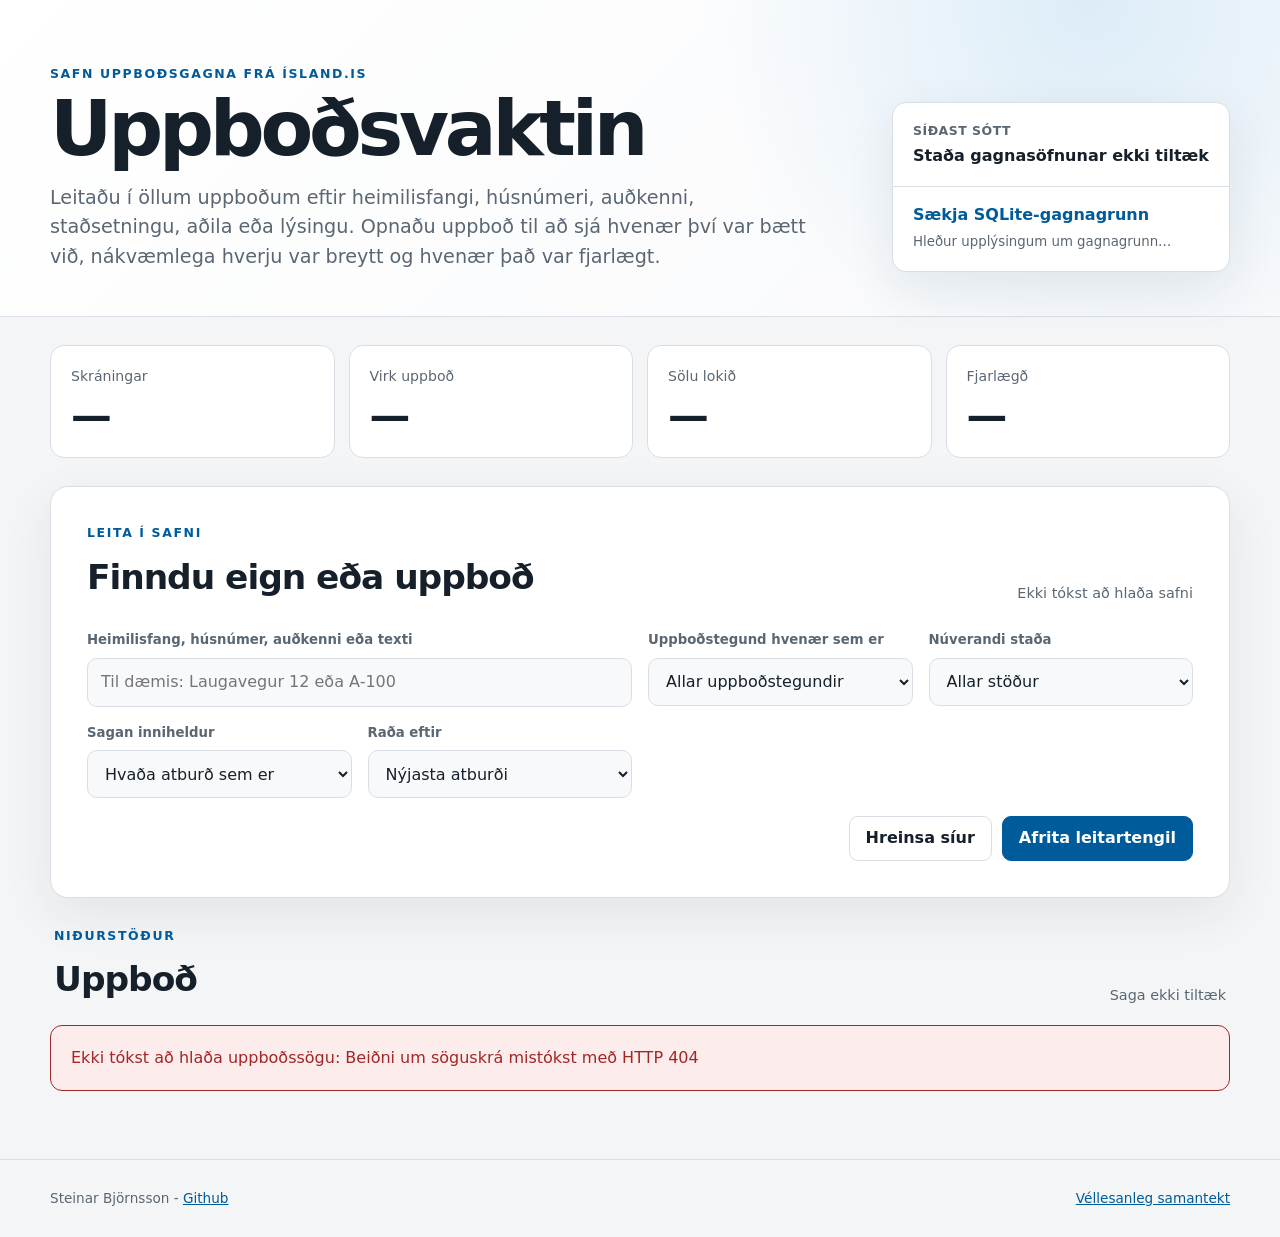
==== commit aad6119f: "Uppfæra síðu" ====
--- a/uppbod-pages/index.html
+++ b/uppbod-pages/index.html
@@ -8,7 +8,7 @@
       content="Leitaðu í uppboðum frá Ísland.is og skoðaðu hvenær skráningum var bætt við, breytt eða þær fjarlægðar."
     />
     <meta name="color-scheme" content="light dark" />
-    <title>Uppboðsskrá</title>
+    <title>Uppboðsvaktin</title>
     <link rel="stylesheet" href="styles.css" />
   </head>
   <body>
@@ -16,7 +16,7 @@
       <div class="shell hero__inner">
         <div>
           <p class="eyebrow">Safn uppboðsgagna frá Ísland.is</p>
-          <h1>Uppboðsskrá</h1>
+          <h1>Uppboðsvaktin</h1>
           <p class="hero__intro">
             Leitaðu í öllum uppboðum eftir heimilisfangi, húsnúmeri,
             auðkenni, staðsetningu, aðila eða lýsingu. Opnaðu uppboð
@@ -150,24 +150,11 @@
           </button>
         </div>
       </section>
-
-      <section class="about" aria-labelledby="about-heading">
-        <div>
-          <p class="eyebrow">Gagnalíkan</p>
-          <h2 id="about-heading">Hvað er varðveitt</h2>
-        </div>
-        <p>
-          SQLite-skráin er aðalsafnið. Hún geymir eina færslu fyrir hverja
-          skráningu, atburðaferil, heildarmyndir og aðskilin eldri og ný gildi
-          fyrir hvern breyttan reit. Allar uppboðstegundir eru varðveittar;
-          þrengri reglur GitHub-tilkynninga sía þetta safn ekki.
-        </p>
-      </section>
     </main>
 
     <footer class="footer">
       <div class="shell footer__inner">
-        <span>Búið til sjálfvirkt úr opinberum GraphQL-gagnagrunni Uppboða.</span>
+        <span>Steinar Björnsson - <a href="https://github.com/steinarb1234">Github</a></span>
         <a href="data/summary.json">Véllesanleg samantekt</a>
       </div>
     </footer>
@@ -175,7 +162,7 @@
     <noscript>
       <div class="shell notice notice--error">
         JavaScript þarf að vera virkt til að leitin virki í vafra.
-        SQLite-gagnagrunnurinn er áfram aðgengilegur í niðurhalshlekknum hér að
+        SQLite-gagnagrunnurinn er áfram aðgengilegur í hlekknum hér að
         ofan.
       </div>
     </noscript>
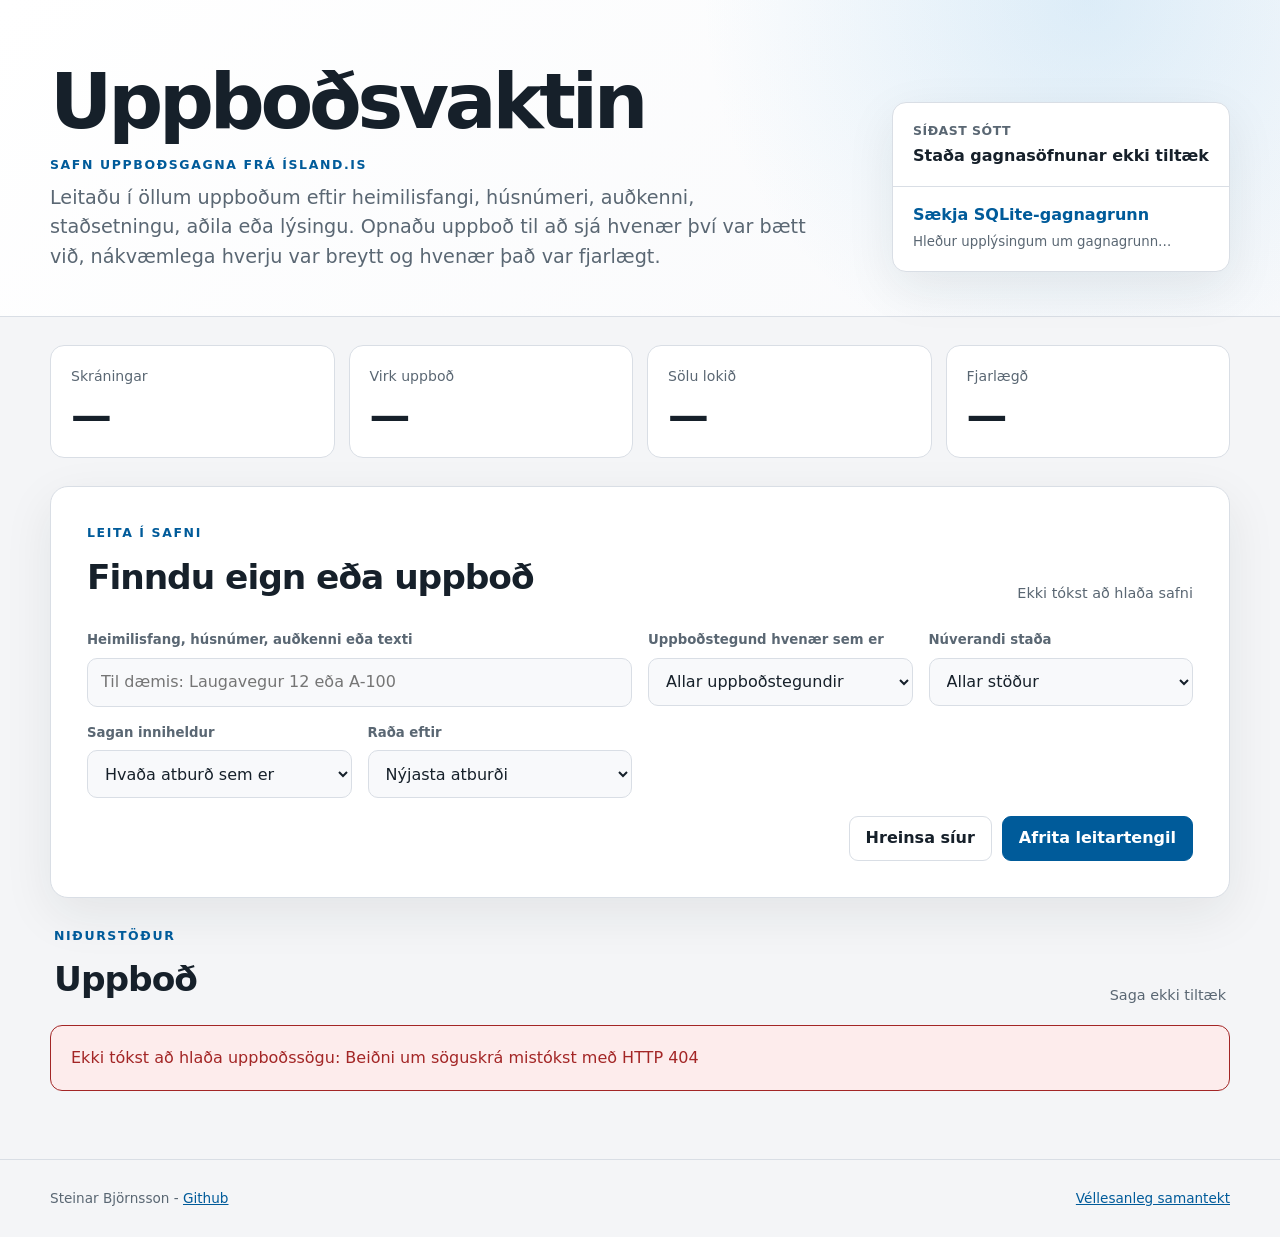
==== commit 65b9c69e: "Uppfæra síðu" ====
--- a/uppbod-pages/index.html
+++ b/uppbod-pages/index.html
@@ -15,8 +15,8 @@
     <header class="hero">
       <div class="shell hero__inner">
         <div>
+          <h1>Uppboðsvaktin</h1>
           <p class="eyebrow">Safn uppboðsgagna frá Ísland.is</p>
-          <h1>Uppboðsvaktin</h1>
           <p class="hero__intro">
             Leitaðu í öllum uppboðum eftir heimilisfangi, húsnúmeri,
             auðkenni, staðsetningu, aðila eða lýsingu. Opnaðu uppboð
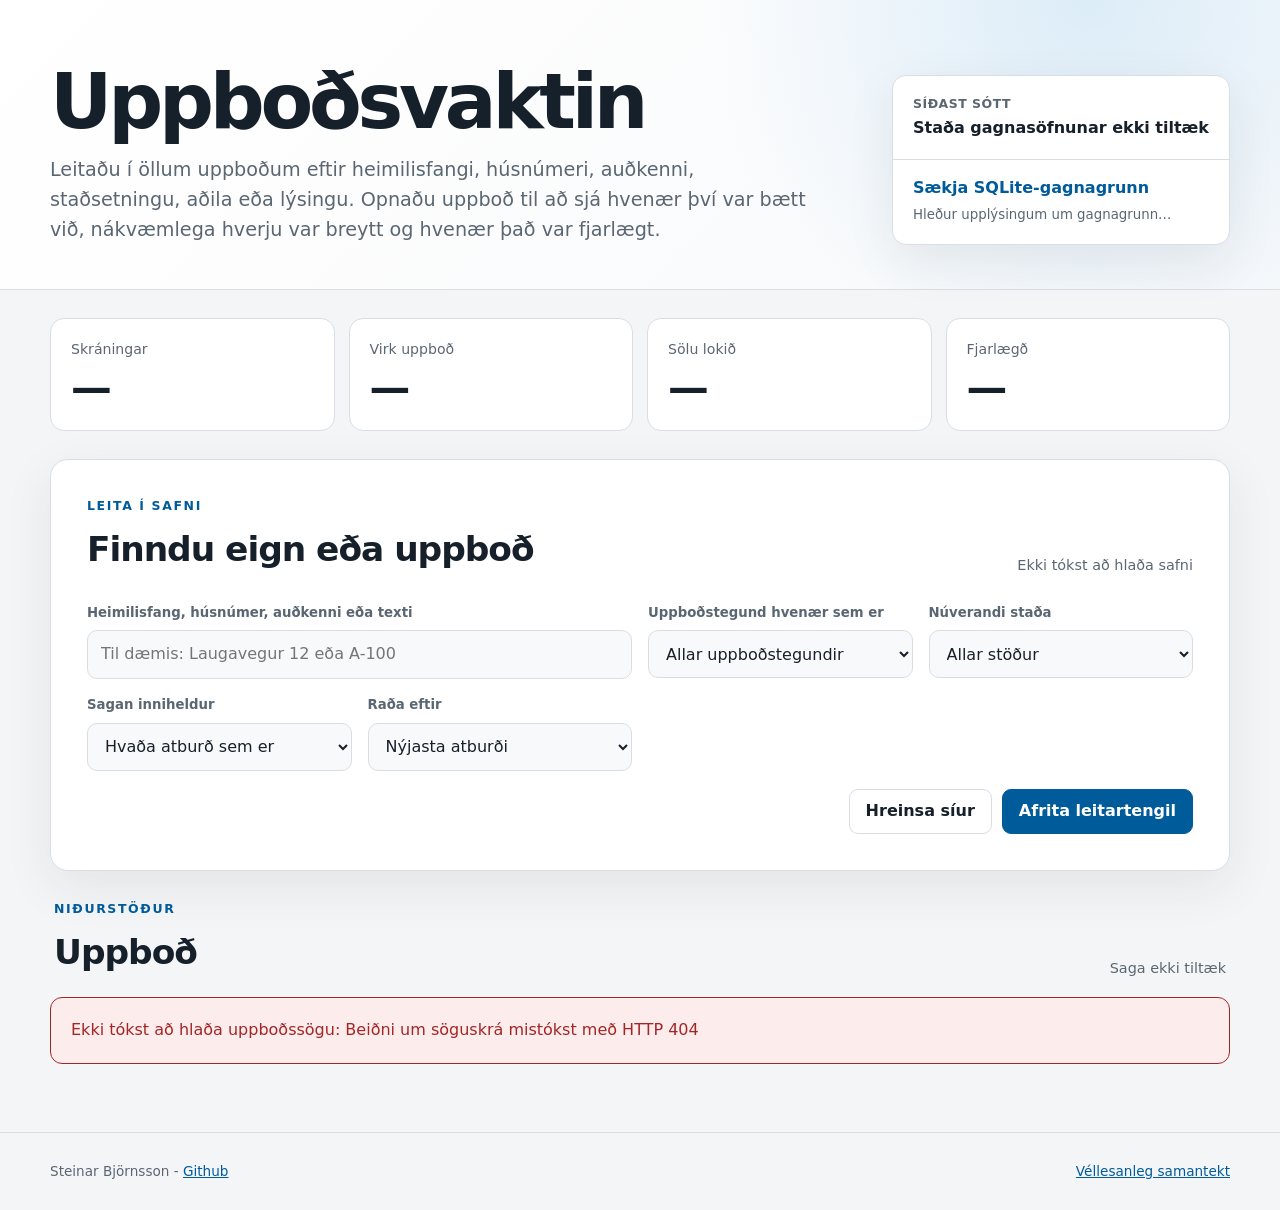
==== commit 6eb7a19f: "Uppfæra síðu" ====
--- a/uppbod-pages/index.html
+++ b/uppbod-pages/index.html
@@ -16,7 +16,6 @@
       <div class="shell hero__inner">
         <div>
           <h1>Uppboðsvaktin</h1>
-          <p class="eyebrow">Safn uppboðsgagna frá Ísland.is</p>
           <p class="hero__intro">
             Leitaðu í öllum uppboðum eftir heimilisfangi, húsnúmeri,
             auðkenni, staðsetningu, aðila eða lýsingu. Opnaðu uppboð
